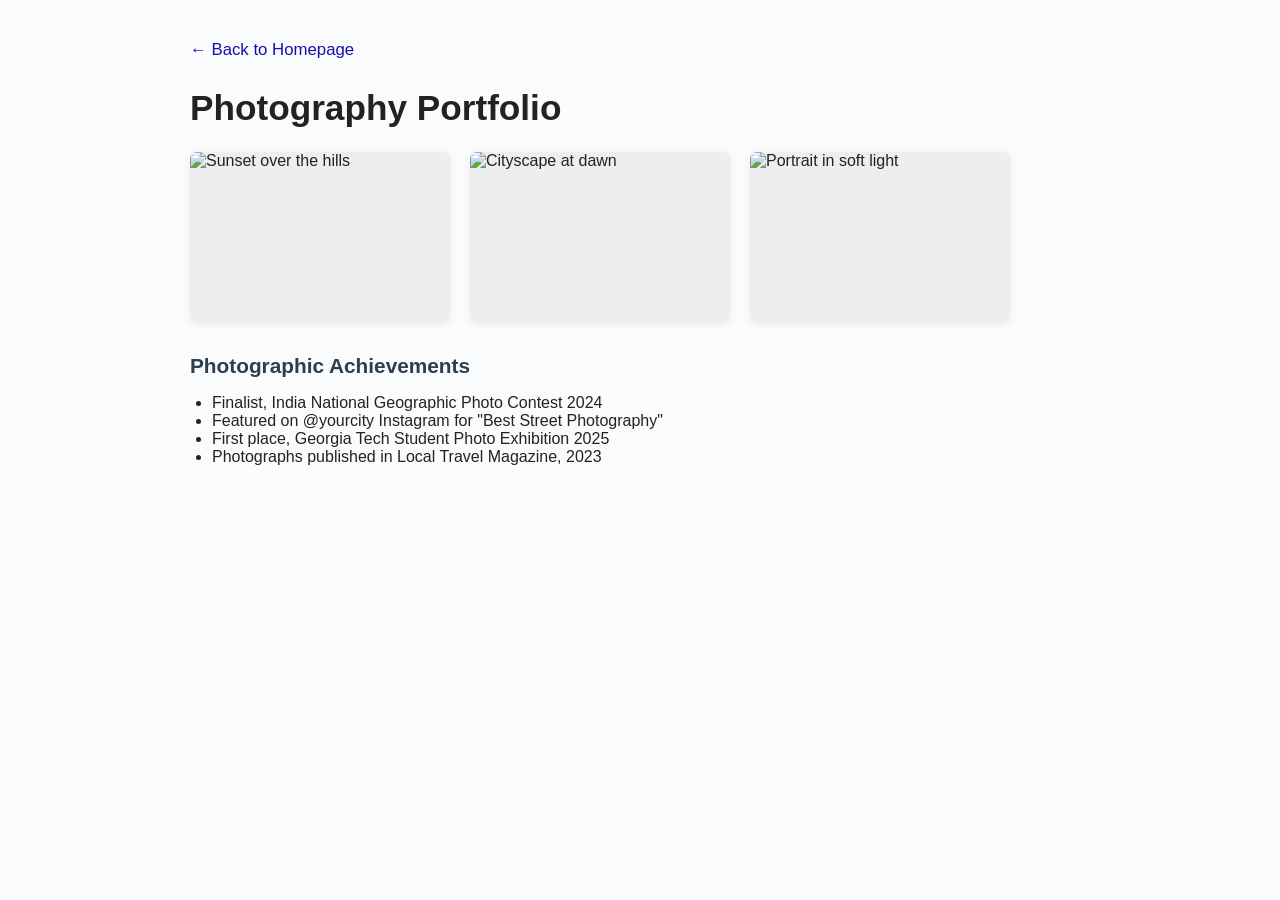
==== photography.html @ 666bed15 "photo" ====
<!DOCTYPE html>
<html lang="en">
<head>
  <meta charset="UTF-8" />
  <meta name="viewport" content="width=device-width, initial-scale=1" />
  <title>Tushar Tyagi Photography</title>
  <style>
    body {
      font-family: 'Segoe UI', Arial, sans-serif;
      background: #fafbfc;
      max-width: 900px;
      margin: 40px auto;
      color: #222;
    }
    h1 {
      font-size: 2.2em;
      margin-top: 0;
    }
    .gallery {
      display: flex;
      flex-wrap: wrap;
      gap: 20px;
      margin-top: 20px;
      margin-bottom: 32px;
    }
    .gallery img {
      width: 260px;
      height: 170px;
      object-fit: cover;
      border-radius: 7px;
      box-shadow: 0 2px 8px rgba(0,0,0,0.07);
      background: #eee;
      transition: transform 0.2s;
    }
    .gallery img:hover {
      transform: scale(1.04);
    }
    .achievements {
      margin-top: 32px;
    }
    .achievements h2 {
      font-size: 1.3em;
      margin-bottom: 7px;
      color: #2c3e50;
    }
    .achievements ul {
      padding-left: 22px;
    }
    a.back-link {
      display: inline-block;
      margin-bottom: 28px;
      color: #1a0dab;
      text-decoration: none;
      font-size: 1.05em;
    }
    a.back-link:hover {
      text-decoration: underline;
    }
    @media (max-width:700px) {
      .gallery {
        flex-direction: column;
        align-items: center;
      }
      .gallery img {
        width: 90vw;
        height: 38vw;
        max-width: 340px;
      }
    }
  </style>
</head>
<body>
  <a href="index.html" class="back-link">&larr; Back to Homepage</a>
  <h1>Photography Portfolio</h1>

  <div class="gallery">
    <img src="photo1.jpg" alt="Sunset over the hills">
    <img src="photo2.jpg" alt="Cityscape at dawn">
    <img src="photo3.jpg" alt="Portrait in soft light">
    <!-- Add more photos as desired -->
  </div>

  <div class="achievements">
    <h2>Photographic Achievements</h2>
    <ul>
      <li>Finalist, India National Geographic Photo Contest 2024</li>
      <li>Featured on @yourcity Instagram for "Best Street Photography"</li>
      <li>First place, Georgia Tech Student Photo Exhibition 2025</li>
      <li>Photographs published in Local Travel Magazine, 2023</li>
      <!-- Add your real achievements here -->
    </ul>
  </div>
</body>
</html>
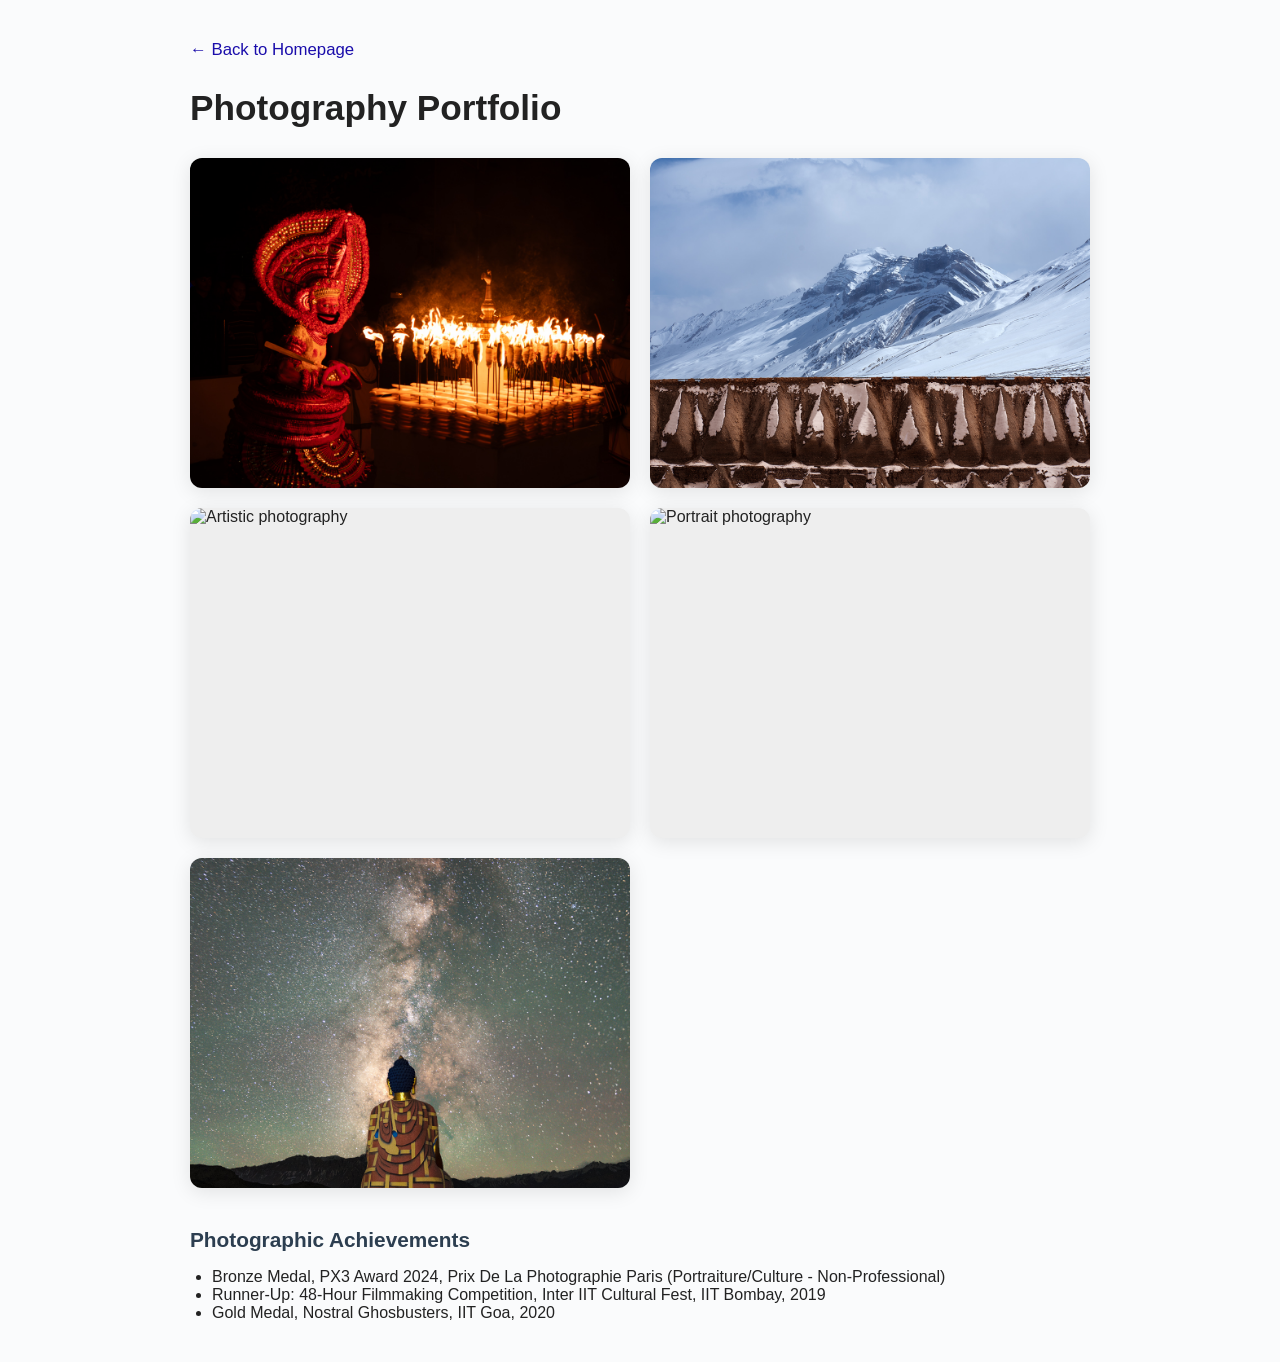
==== commit 24f0d8a1: "Add images and make homepage responsive" ====
--- a/photography.html
+++ b/photography.html
@@ -17,23 +17,95 @@
       margin-top: 0;
     }
     .gallery {
+      display: grid;
+      grid-template-columns: repeat(auto-fit, minmax(300px, 1fr));
+      gap: 20px;
+      margin-top: 30px;
+      margin-bottom: 40px;
+    }
+    .gallery img {
+      width: 100%;
+      height: auto;
+      object-fit: cover;
+      border-radius: 12px;
+      box-shadow: 0 4px 20px rgba(0,0,0,0.1);
+      background: #eee;
+      transition: all 0.3s ease;
+      cursor: pointer;
+      aspect-ratio: 4/3;
+    }
+    .gallery img:hover {
+      transform: translateY(-8px);
+      box-shadow: 0 8px 30px rgba(0,0,0,0.15);
+    }
+    
+    /* Modal/Lightbox styles */
+    .modal {
+      display: none;
+      position: fixed;
+      z-index: 1000;
+      left: 0;
+      top: 0;
+      width: 100%;
+      height: 100%;
+      background-color: rgba(0, 0, 0, 0.8);
+      backdrop-filter: blur(8px);
+      -webkit-backdrop-filter: blur(8px);
+    }
+    
+    .modal-content {
+      position: absolute;
+      top: 50%;
+      left: 50%;
+      transform: translate(-50%, -50%);
+      width: 90vw;
+      height: 90vh;
+      max-width: 1200px;
+      max-height: 800px;
+      border-radius: 8px;
+      box-shadow: 0 10px 40px rgba(0,0,0,0.3);
       display: flex;
-      flex-wrap: wrap;
-      gap: 20px;
-      margin-top: 20px;
-      margin-bottom: 32px;
-    }
-    .gallery img {
-      width: 260px;
-      height: 170px;
-      object-fit: cover;
-      border-radius: 7px;
-      box-shadow: 0 2px 8px rgba(0,0,0,0.07);
-      background: #eee;
-      transition: transform 0.2s;
-    }
-    .gallery img:hover {
-      transform: scale(1.04);
+      align-items: center;
+      justify-content: center;
+    }
+    
+    .modal-content img {
+      max-width: 100%;
+      max-height: 100%;
+      width: auto;
+      height: auto;
+      object-fit: contain;
+      border-radius: 8px;
+      display: block;
+    }
+    
+    .close {
+      position: absolute;
+      top: 15px;
+      right: 35px;
+      color: #f1f1f1;
+      font-size: 40px;
+      font-weight: bold;
+      cursor: pointer;
+      z-index: 1001;
+      transition: color 0.3s ease;
+    }
+    
+    .close:hover,
+    .close:focus {
+      color: #bbb;
+      text-decoration: none;
+    }
+    
+    /* Animation for modal */
+    .modal.show {
+      display: block;
+      animation: fadeIn 0.3s ease;
+    }
+    
+    @keyframes fadeIn {
+      from { opacity: 0; }
+      to { opacity: 1; }
     }
     .achievements {
       margin-top: 32px;
@@ -58,13 +130,14 @@
     }
     @media (max-width:700px) {
       .gallery {
-        flex-direction: column;
-        align-items: center;
+        grid-template-columns: 1fr;
+        gap: 16px;
+        padding: 0 16px;
       }
       .gallery img {
-        width: 90vw;
-        height: 38vw;
-        max-width: 340px;
+        height: auto;
+        border-radius: 8px;
+        aspect-ratio: 4/3;
       }
     }
   </style>
@@ -74,21 +147,67 @@
   <h1>Photography Portfolio</h1>
 
   <div class="gallery">
-    <img src="photo1.jpg" alt="Sunset over the hills">
-    <img src="photo2.jpg" alt="Cityscape at dawn">
-    <img src="photo3.jpg" alt="Portrait in soft light">
-    <!-- Add more photos as desired -->
+    <img src="_DSC9175-Enhanced-NR.jpg" alt="Enhanced landscape photography" onclick="openModal(this)">
+    <img src="12.jpg" alt="Photography composition" onclick="openModal(this)">
+    <img src="19.jpg" alt="Artistic photography" onclick="openModal(this)">
+    <img src="IMG_3142 copy.jpg" alt="Portrait photography" onclick="openModal(this)">
+    <img src="langza2_2 copy (1).jpg" alt="Creative photography" onclick="openModal(this)">
+  </div>
+
+  <!-- Modal/Lightbox -->
+  <div id="imageModal" class="modal">
+    <span class="close" onclick="closeModal()">&times;</span>
+    <div class="modal-content">
+      <img id="modalImage" src="" alt="">
+    </div>
   </div>
 
   <div class="achievements">
     <h2>Photographic Achievements</h2>
     <ul>
-      <li>Finalist, India National Geographic Photo Contest 2024</li>
-      <li>Featured on @yourcity Instagram for "Best Street Photography"</li>
-      <li>First place, Georgia Tech Student Photo Exhibition 2025</li>
-      <li>Photographs published in Local Travel Magazine, 2023</li>
+      <li>Bronze Medal, PX3 Award 2024, Prix De La Photographie Paris (Portraiture/Culture - Non-Professional)</li>
+      <li>Runner-Up: 48-Hour Filmmaking Competition, Inter IIT Cultural Fest, IIT Bombay, 2019</li>
+      <li>Gold Medal, Nostral Ghosbusters, IIT Goa, 2020</li>
       <!-- Add your real achievements here -->
     </ul>
   </div>
+
+  <script>
+    // Get the modal
+    const modal = document.getElementById("imageModal");
+    const modalImg = document.getElementById("modalImage");
+    const closeBtn = document.getElementsByClassName("close")[0];
+
+    // Function to open modal
+    function openModal(img) {
+      modal.classList.add("show");
+      modalImg.src = img.src;
+      modalImg.alt = img.alt;
+      document.body.style.overflow = 'hidden'; // Prevent background scrolling
+    }
+
+    // Function to close modal
+    function closeModal() {
+      modal.classList.remove("show");
+      document.body.style.overflow = 'auto'; // Restore scrolling
+    }
+
+    // Close modal when clicking the close button
+    closeBtn.onclick = closeModal;
+
+    // Close modal when clicking outside the image
+    modal.onclick = function(event) {
+      if (event.target === modal) {
+        closeModal();
+      }
+    }
+
+    // Close modal with Escape key
+    document.addEventListener('keydown', function(event) {
+      if (event.key === 'Escape' && modal.classList.contains('show')) {
+        closeModal();
+      }
+    });
+  </script>
 </body>
 </html>
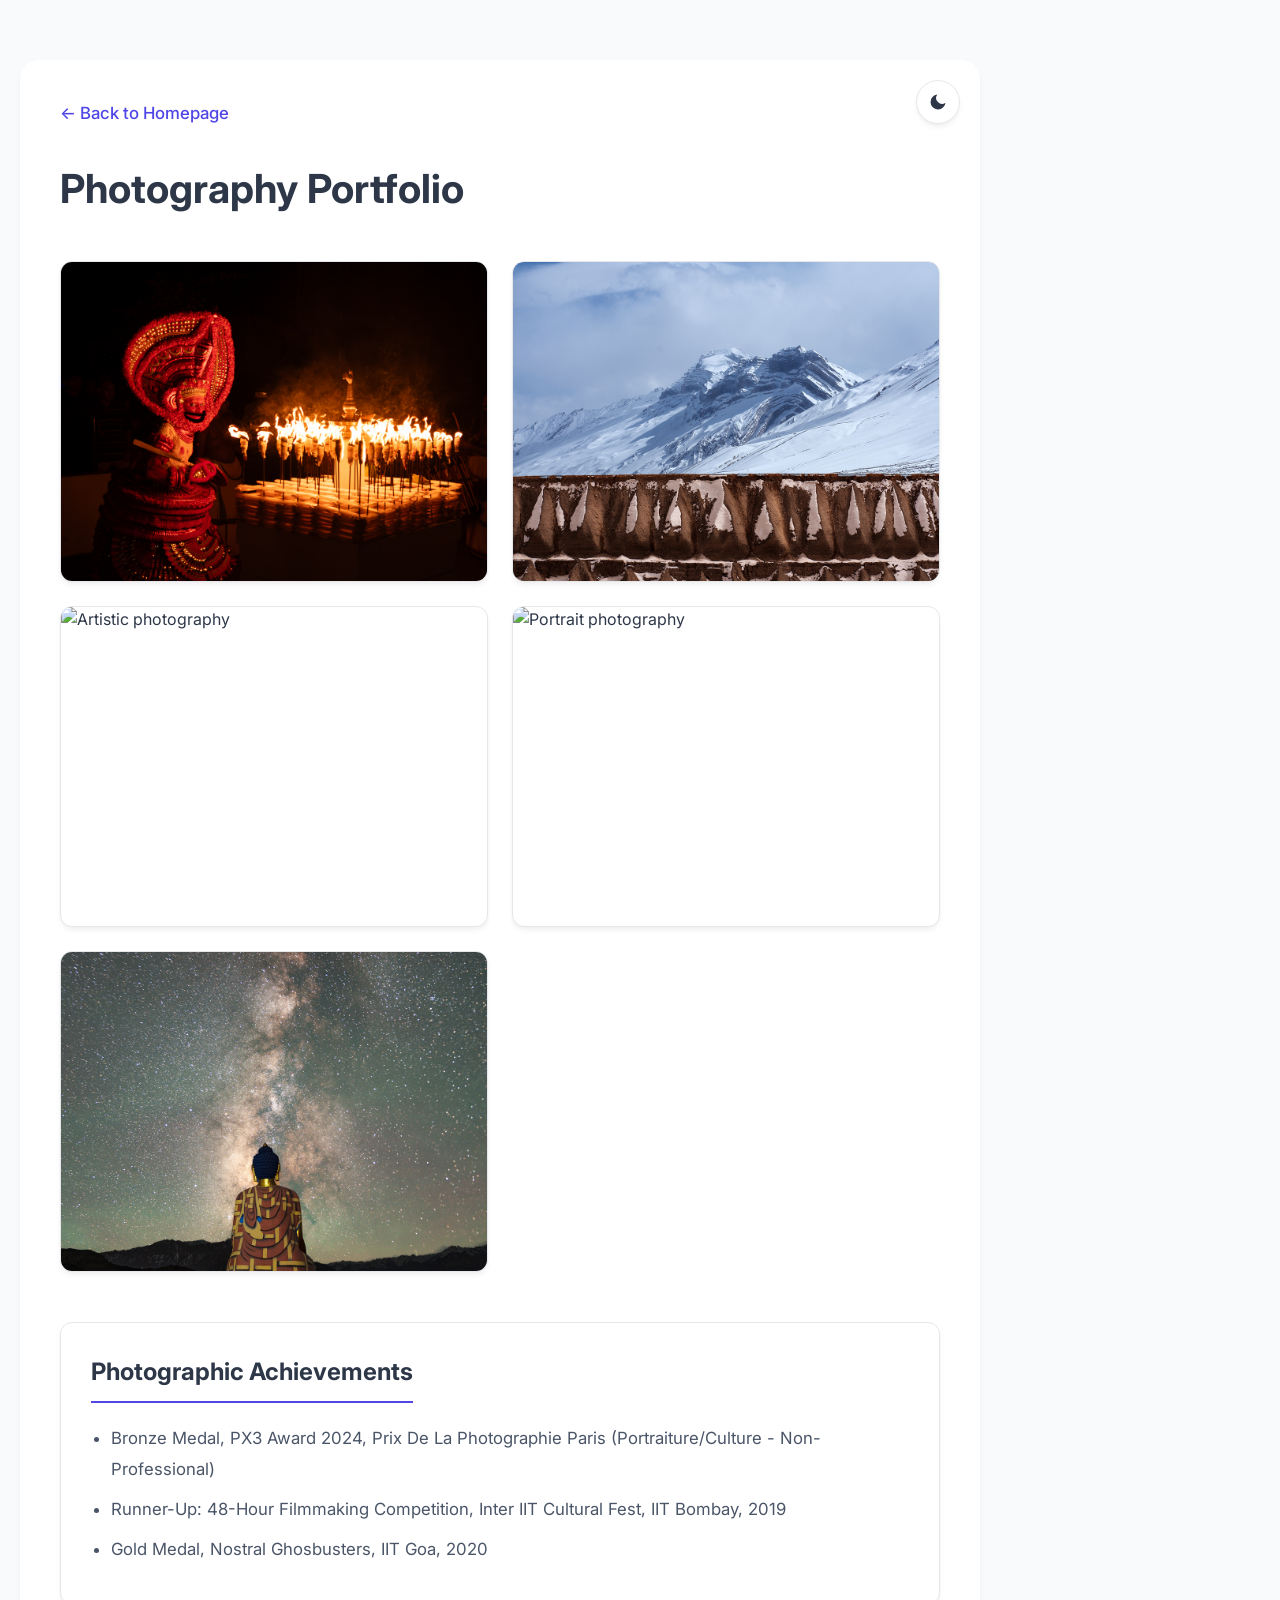
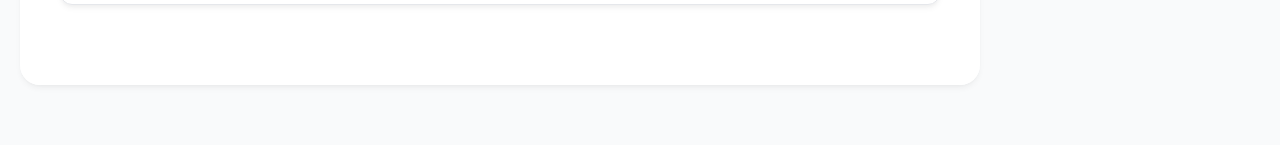
==== commit d896d539: "minimal" ====
--- a/photography.html
+++ b/photography.html
@@ -4,41 +4,54 @@
   <meta charset="UTF-8" />
   <meta name="viewport" content="width=device-width, initial-scale=1" />
   <title>Tushar Tyagi Photography</title>
+  <link rel="stylesheet" href="style.css">
   <style>
+    /* Photography Specific Styles */
     body {
-      font-family: 'Segoe UI', Arial, sans-serif;
-      background: #fafbfc;
-      max-width: 900px;
-      margin: 40px auto;
-      color: #222;
-    }
+      background: var(--bg-body);
+      max-width: 1000px;
+      padding: 0 20px;
+    }
+
+    .container {
+      margin-top: 60px;
+      margin-bottom: 60px;
+    }
+
     h1 {
-      font-size: 2.2em;
-      margin-top: 0;
-    }
+      font-size: clamp(2rem, 4vw, 2.5rem);
+      margin-top: 20px;
+      margin-bottom: 10px;
+      color: var(--text-main);
+      font-weight: 700;
+    }
+
     .gallery {
       display: grid;
       grid-template-columns: repeat(auto-fit, minmax(300px, 1fr));
-      gap: 20px;
-      margin-top: 30px;
-      margin-bottom: 40px;
-    }
+      gap: 24px;
+      margin-top: 40px;
+      margin-bottom: 50px;
+    }
+
     .gallery img {
       width: 100%;
-      height: auto;
+      height: 100%;
       object-fit: cover;
       border-radius: 12px;
-      box-shadow: 0 4px 20px rgba(0,0,0,0.1);
-      background: #eee;
-      transition: all 0.3s ease;
+      box-shadow: var(--shadow-soft);
+      background: var(--bg-card);
+      transition: transform 0.3s ease, box-shadow 0.3s ease;
       cursor: pointer;
       aspect-ratio: 4/3;
-    }
+      border: 1px solid var(--border-color);
+    }
+
     .gallery img:hover {
-      transform: translateY(-8px);
-      box-shadow: 0 8px 30px rgba(0,0,0,0.15);
-    }
-    
+      transform: translateY(-5px);
+      box-shadow: var(--shadow-hover);
+    }
+
     /* Modal/Lightbox styles */
     .modal {
       display: none;
@@ -48,11 +61,11 @@
       top: 0;
       width: 100%;
       height: 100%;
-      background-color: rgba(0, 0, 0, 0.8);
+      background-color: rgba(0, 0, 0, 0.9);
       backdrop-filter: blur(8px);
       -webkit-backdrop-filter: blur(8px);
     }
-    
+
     .modal-content {
       position: absolute;
       top: 50%;
@@ -63,12 +76,11 @@
       max-width: 1200px;
       max-height: 800px;
       border-radius: 8px;
-      box-shadow: 0 10px 40px rgba(0,0,0,0.3);
       display: flex;
       align-items: center;
       justify-content: center;
     }
-    
+
     .modal-content img {
       max-width: 100%;
       max-height: 100%;
@@ -77,74 +89,120 @@
       object-fit: contain;
       border-radius: 8px;
       display: block;
-    }
-    
+      box-shadow: 0 10px 40px rgba(0,0,0,0.5);
+    }
+
     .close {
       position: absolute;
-      top: 15px;
-      right: 35px;
+      top: 20px;
+      right: 40px;
       color: #f1f1f1;
       font-size: 40px;
-      font-weight: bold;
+      font-weight: 300;
       cursor: pointer;
       z-index: 1001;
       transition: color 0.3s ease;
     }
-    
+
     .close:hover,
     .close:focus {
-      color: #bbb;
+      color: #fff;
       text-decoration: none;
     }
-    
+
     /* Animation for modal */
     .modal.show {
       display: block;
       animation: fadeIn 0.3s ease;
     }
-    
+
     @keyframes fadeIn {
       from { opacity: 0; }
       to { opacity: 1; }
     }
+
     .achievements {
-      margin-top: 32px;
-    }
+      background: var(--bg-card);
+      padding: 30px;
+      border-radius: 12px;
+      box-shadow: var(--shadow-soft);
+      border: 1px solid var(--border-color);
+      margin-bottom: 40px;
+    }
+
     .achievements h2 {
-      font-size: 1.3em;
-      margin-bottom: 7px;
-      color: #2c3e50;
-    }
+      font-size: 1.5em;
+      margin-bottom: 20px;
+      color: var(--text-main);
+      padding-bottom: 10px;
+      border-bottom: 2px solid var(--accent-color);
+      display: inline-block;
+    }
+
     .achievements ul {
-      padding-left: 22px;
-    }
+      padding-left: 20px;
+      color: var(--text-muted);
+      line-height: 1.8;
+      font-size: 1.05rem;
+    }
+
+    .achievements li {
+      margin-bottom: 10px;
+    }
+
     a.back-link {
-      display: inline-block;
-      margin-bottom: 28px;
-      color: #1a0dab;
+      display: inline-flex;
+      align-items: center;
+      gap: 8px;
+      margin-bottom: 10px;
+      color: var(--accent-color);
       text-decoration: none;
       font-size: 1.05em;
-    }
+      font-weight: 500;
+      transition: color 0.3s ease, transform 0.3s ease;
+    }
+
     a.back-link:hover {
       text-decoration: underline;
-    }
+      transform: translateX(-4px);
+    }
+
     @media (max-width:700px) {
       .gallery {
         grid-template-columns: 1fr;
-        gap: 16px;
-        padding: 0 16px;
+        gap: 20px;
       }
       .gallery img {
         height: auto;
-        border-radius: 8px;
-        aspect-ratio: 4/3;
+        border-radius: 10px;
+      }
+      .achievements {
+        padding: 20px;
       }
     }
   </style>
 </head>
 <body>
-  <a href="index.html" class="back-link">&larr; Back to Homepage</a>
-  <h1>Photography Portfolio</h1>
+  <div class="container">
+    <button class="theme-toggle" id="themeToggle" aria-label="Toggle Dark Mode">
+      <svg id="moon-icon" viewBox="0 0 24 24" xmlns="http://www.w3.org/2000/svg">
+        <path d="M21 12.79A9 9 0 1 1 11.21 3 7 7 0 0 0 21 12.79z"></path>
+      </svg>
+      <svg id="sun-icon" viewBox="0 0 24 24" xmlns="http://www.w3.org/2000/svg" style="display: none;">
+        <circle cx="12" cy="12" r="5"></circle>
+        <line x1="12" y1="1" x2="12" y2="3"></line>
+        <line x1="12" y1="21" x2="12" y2="23"></line>
+        <line x1="4.22" y1="4.22" x2="5.64" y2="5.64"></line>
+        <line x1="18.36" y1="18.36" x2="19.78" y2="19.78"></line>
+        <line x1="1" y1="12" x2="3" y2="12"></line>
+        <line x1="21" y1="12" x2="23" y2="12"></line>
+        <line x1="4.22" y1="19.78" x2="5.64" y2="18.36"></line>
+        <line x1="18.36" y1="5.64" x2="19.78" y2="4.22"></line>
+      </svg>
+    </button>
+
+    <a href="index.html" class="back-link">&larr; Back to Homepage</a>
+    <h1>Photography Portfolio</h1>
 
   <div class="gallery">
     <img src="_DSC9175-Enhanced-NR.jpg" alt="Enhanced landscape photography" onclick="openModal(this)">
@@ -173,6 +231,43 @@
   </div>
 
   <script>
+    const themeToggle = document.getElementById('themeToggle');
+    const moonIcon = document.getElementById('moon-icon');
+    const sunIcon = document.getElementById('sun-icon');
+
+    // Check for saved theme preference or use system preference
+    const getPreferredTheme = () => {
+      const savedTheme = localStorage.getItem('theme');
+      if (savedTheme) {
+        return savedTheme;
+      }
+      return window.matchMedia('(prefers-color-scheme: dark)').matches ? 'dark' : 'light';
+    };
+
+    // Apply the theme
+    const applyTheme = (theme) => {
+      if (theme === 'dark') {
+        document.body.setAttribute('data-theme', 'dark');
+        moonIcon.style.display = 'none';
+        sunIcon.style.display = 'block';
+      } else {
+        document.body.removeAttribute('data-theme');
+        moonIcon.style.display = 'block';
+        sunIcon.style.display = 'none';
+      }
+    };
+
+    // Initialize theme
+    let currentTheme = getPreferredTheme();
+    applyTheme(currentTheme);
+
+    // Toggle theme on button click
+    themeToggle.addEventListener('click', () => {
+      currentTheme = currentTheme === 'light' ? 'dark' : 'light';
+      localStorage.setItem('theme', currentTheme);
+      applyTheme(currentTheme);
+    });
+
     // Get the modal
     const modal = document.getElementById("imageModal");
     const modalImg = document.getElementById("modalImage");
@@ -209,5 +304,6 @@
       }
     });
   </script>
+  </div>
 </body>
 </html>
--- a/style.css
+++ b/style.css
@@ -0,0 +1,592 @@
+/* Typography */
+@import url('https://fonts.googleapis.com/css2?family=Inter:wght@300;400;500;600;700&display=swap');
+
+/* CSS Variables for Light / Dark Mode */
+:root {
+  /* Light Theme */
+  --bg-body: #f9fafb;
+  --bg-container: rgba(255, 255, 255, 0.95);
+  --bg-card: #ffffff;
+  --bg-card-hover: #f3f4f6;
+  --text-main: #2d3748;
+  --text-muted: #4a5568;
+  --text-light: #718096;
+  --accent-color: #4f46e5;
+  --accent-hover: #4338ca;
+  --border-color: #e5e7eb;
+  --shadow-soft: 0 4px 6px -1px rgba(0, 0, 0, 0.05), 0 2px 4px -1px rgba(0, 0, 0, 0.03);
+  --shadow-hover: 0 10px 15px -3px rgba(0, 0, 0, 0.08), 0 4px 6px -2px rgba(0, 0, 0, 0.04);
+}
+
+[data-theme="dark"] {
+  /* Dark Theme */
+  --bg-body: #111827;
+  --bg-container: rgba(31, 41, 55, 0.95);
+  --bg-card: #1f2937;
+  --bg-card-hover: #374151;
+  --text-main: #f9fafb;
+  --text-muted: #d1d5db;
+  --text-light: #9ca3af;
+  --accent-color: #818cf8;
+  --accent-hover: #a5b4fc;
+  --border-color: #374151;
+  --shadow-soft: 0 4px 6px -1px rgba(0, 0, 0, 0.3), 0 2px 4px -1px rgba(0, 0, 0, 0.2);
+  --shadow-hover: 0 10px 15px -3px rgba(0, 0, 0, 0.4), 0 4px 6px -2px rgba(0, 0, 0, 0.2);
+}
+
+* {
+  margin: 0;
+  padding: 0;
+  box-sizing: border-box;
+}
+
+body {
+  font-family: 'Inter', -apple-system, BlinkMacSystemFont, 'Segoe UI', Roboto, Oxygen, Ubuntu, Cantarell, sans-serif;
+  color: var(--text-main);
+  background: var(--bg-body);
+  min-height: 100vh;
+  line-height: 1.6;
+  transition: background-color 0.3s ease, color 0.3s ease;
+}
+
+.container {
+  max-width: 1200px;
+  margin: 40px auto;
+  padding: 40px;
+  background: var(--bg-container);
+  backdrop-filter: blur(10px);
+  border-radius: 20px;
+  box-shadow: var(--shadow-soft);
+  transition: background-color 0.3s ease, box-shadow 0.3s ease;
+}
+
+/* Header */
+.header {
+  text-align: center;
+  padding: 20px 0 40px 0;
+  border-bottom: 1px solid var(--border-color);
+  margin-bottom: 40px;
+  position: relative;
+}
+
+.header h1 {
+  font-size: clamp(2.5rem, 5vw, 3.5rem);
+  font-weight: 700;
+  color: var(--text-main);
+  margin-bottom: 15px;
+  letter-spacing: -0.02em;
+}
+
+/* Navigation */
+.nav {
+  display: flex;
+  justify-content: center;
+  flex-wrap: wrap;
+  gap: 20px;
+  margin-top: 20px;
+}
+
+.nav a {
+  text-decoration: none;
+  color: var(--text-muted);
+  font-weight: 500;
+  padding: 8px 0;
+  position: relative;
+  transition: color 0.3s ease;
+}
+
+.nav a::after {
+  content: '';
+  position: absolute;
+  width: 0;
+  height: 2px;
+  bottom: 0;
+  left: 0;
+  background-color: var(--accent-color);
+  transition: width 0.3s ease;
+}
+
+.nav a:hover {
+  color: var(--accent-color);
+}
+
+.nav a:hover::after {
+  width: 100%;
+}
+
+/* Main Layout */
+.main-content {
+  display: grid;
+  grid-template-columns: 1fr 2.5fr;
+  gap: 60px;
+  align-items: start;
+}
+
+/* Left Panel (Profile) */
+.left-panel {
+  display: flex;
+  flex-direction: column;
+  align-items: center;
+  text-align: center;
+  position: sticky;
+  top: 20px;
+}
+
+.profile-pic {
+  width: 260px;
+  height: 260px;
+  object-fit: cover;
+  border-radius: 50%;
+  margin-bottom: 25px;
+  box-shadow: var(--shadow-soft);
+  transition: transform 0.3s ease;
+  border: 4px solid var(--bg-card);
+}
+
+.profile-pic:hover {
+  transform: scale(1.03);
+}
+
+.profile-info {
+  background: var(--bg-card);
+  padding: 25px;
+  border-radius: 12px;
+  box-shadow: var(--shadow-soft);
+  margin-bottom: 20px;
+  width: 100%;
+  border: 1px solid var(--border-color);
+  transition: background-color 0.3s ease, border-color 0.3s ease;
+}
+
+.profile-info div {
+  margin-bottom: 15px;
+  font-size: 1.05rem;
+  color: var(--text-muted);
+}
+
+.profile-info div:last-child {
+  margin-bottom: 0;
+}
+
+.contact-email {
+  color: var(--accent-color);
+  text-decoration: none;
+  font-weight: 500;
+  word-break: break-all;
+}
+
+.contact-email:hover {
+  text-decoration: underline;
+}
+
+.social-links {
+  display: flex;
+  justify-content: center;
+  gap: 15px;
+  margin-top: 15px;
+}
+
+.social-links a {
+  display: flex;
+  align-items: center;
+  justify-content: center;
+  width: 45px;
+  height: 45px;
+  background: var(--bg-card);
+  border-radius: 50%;
+  box-shadow: var(--shadow-soft);
+  transition: all 0.3s ease;
+  text-decoration: none;
+  border: 1px solid var(--border-color);
+}
+
+.social-links a:hover {
+  transform: translateY(-3px);
+  box-shadow: var(--shadow-hover);
+  border-color: var(--accent-color);
+}
+
+/* Adjust social icons for dark mode if needed using CSS filters */
+[data-theme="dark"] .social-links img {
+  filter: grayscale(1) invert(1) brightness(2);
+}
+
+.social-links img {
+  width: 20px;
+  height: 20px;
+  opacity: 0.8;
+  transition: opacity 0.3s ease;
+}
+
+.social-links a:hover img {
+  opacity: 1;
+}
+
+/* Right Panel (Content) */
+.right-panel {
+  padding-left: 10px;
+}
+
+.info-block {
+  background: var(--bg-card);
+  padding: 35px;
+  border-radius: 12px;
+  box-shadow: var(--shadow-soft);
+  margin-bottom: 30px;
+  border: 1px solid var(--border-color);
+  transition: transform 0.3s ease, box-shadow 0.3s ease, background-color 0.3s ease, border-color 0.3s ease;
+}
+
+.info-block:hover {
+  transform: translateY(-2px);
+  box-shadow: var(--shadow-hover);
+}
+
+.info-block h2 {
+  color: var(--text-main);
+  font-size: 1.5rem;
+  font-weight: 600;
+  margin-bottom: 25px;
+  padding-bottom: 10px;
+  position: relative;
+}
+
+.info-block h2::after {
+  content: '';
+  position: absolute;
+  bottom: 0;
+  left: 0;
+  width: 40px;
+  height: 3px;
+  background-color: var(--accent-color);
+  border-radius: 2px;
+}
+
+.info-block p {
+  font-size: 1.05rem;
+  line-height: 1.8;
+  color: var(--text-muted);
+}
+
+/* Lists Reset */
+.news-list,
+.achievements-list,
+.publications-list,
+.education-list,
+.experience-list {
+  list-style: none;
+  padding: 0;
+}
+
+.news-list li,
+.achievements-list li,
+.publications-list li,
+.education-list li,
+.experience-list li {
+  padding: 15px 0;
+  border-bottom: 1px solid var(--border-color);
+  font-size: 1.05rem;
+  line-height: 1.6;
+  color: var(--text-muted);
+  position: relative;
+  transition: border-color 0.3s ease;
+}
+
+.publications-list b, .education-list b, .experience-list b {
+  color: var(--text-main);
+}
+
+.news-list li:last-child,
+.achievements-list li:last-child,
+.publications-list li:last-child,
+.education-list li:last-child,
+.experience-list li:last-child {
+  border-bottom: none;
+  padding-bottom: 0;
+}
+
+/* Links */
+a.patent-link,
+.news-list a {
+  color: var(--accent-color);
+  text-decoration: none;
+  font-weight: 500;
+  transition: color 0.3s ease;
+}
+
+a.patent-link:hover,
+.news-list a:hover {
+  color: var(--accent-hover);
+  text-decoration: underline;
+}
+
+/* Projects Styles */
+.projects-list {
+  list-style: none;
+  padding: 0;
+}
+
+.projects-list li {
+  padding: 25px 0;
+  border-bottom: 1px solid var(--border-color);
+}
+
+.projects-list li:last-child {
+  border-bottom: none;
+  padding-bottom: 0;
+}
+
+.project-header {
+  display: flex;
+  align-items: flex-start;
+  gap: 30px;
+}
+
+.project-content {
+  flex: 1;
+}
+
+.project-title {
+  font-weight: 600;
+  font-size: 1.25rem;
+  color: var(--text-main);
+  margin-bottom: 6px;
+  line-height: 1.3;
+}
+
+.project-course {
+  color: var(--accent-color);
+  font-size: 0.95rem;
+  font-weight: 500;
+  margin-bottom: 8px;
+}
+
+.project-date {
+  color: var(--text-light);
+  font-size: 0.9rem;
+  margin-bottom: 12px;
+}
+
+.project-description {
+  font-size: 1.05rem;
+  line-height: 1.7;
+  color: var(--text-muted);
+}
+
+.project-image {
+  flex-shrink: 0;
+  width: 240px;
+  height: auto;
+  border-radius: 8px;
+  box-shadow: var(--shadow-soft);
+  transition: transform 0.3s ease, box-shadow 0.3s ease;
+  object-fit: cover;
+  border: 1px solid var(--border-color);
+}
+
+.project-image:hover {
+  transform: translateY(-4px);
+  box-shadow: var(--shadow-hover);
+}
+
+/* Dark Mode Toggle Button */
+.theme-toggle {
+  position: absolute;
+  top: 20px;
+  right: 20px;
+  background: var(--bg-card);
+  border: 1px solid var(--border-color);
+  color: var(--text-main);
+  cursor: pointer;
+  padding: 10px;
+  border-radius: 50%;
+  width: 44px;
+  height: 44px;
+  display: flex;
+  align-items: center;
+  justify-content: center;
+  box-shadow: var(--shadow-soft);
+  transition: all 0.3s ease;
+}
+
+.theme-toggle:hover {
+  transform: translateY(-2px);
+  box-shadow: var(--shadow-hover);
+}
+
+.theme-toggle svg {
+  width: 20px;
+  height: 20px;
+  fill: currentColor;
+}
+
+/* Visitor Map Styles */
+.visitor-map {
+  background: var(--bg-card);
+  padding: 25px;
+  border-radius: 12px;
+  box-shadow: var(--shadow-soft);
+  margin-top: 30px;
+  text-align: center;
+  border: 1px solid var(--border-color);
+  animation: fadeInUp 0.6s ease-out;
+}
+
+.visitor-map h2 {
+  color: var(--text-main);
+  font-size: 1.25rem;
+  font-weight: 600;
+  margin-bottom: 15px;
+}
+
+.map-container {
+  display: flex;
+  justify-content: center;
+  align-items: center;
+  margin-top: 15px;
+}
+
+/* Footer */
+.footer {
+  text-align: center;
+  padding: 30px;
+  margin-top: 40px;
+  color: var(--text-light);
+  border-top: 1px solid var(--border-color);
+}
+
+.footer a {
+  color: var(--accent-color);
+  text-decoration: none;
+  font-weight: 500;
+  transition: color 0.3s ease;
+}
+
+.footer a:hover {
+  color: var(--accent-hover);
+  text-decoration: underline;
+}
+
+/* Animations */
+@keyframes fadeInUp {
+  from { opacity: 0; transform: translateY(20px); }
+  to { opacity: 1; transform: translateY(0); }
+}
+
+.info-block { animation: fadeInUp 0.5s ease-out forwards; }
+.info-block:nth-child(1) { animation-delay: 0.1s; }
+.info-block:nth-child(2) { animation-delay: 0.2s; }
+.info-block:nth-child(3) { animation-delay: 0.3s; }
+.info-block:nth-child(4) { animation-delay: 0.4s; }
+.info-block:nth-child(5) { animation-delay: 0.5s; }
+
+/* Mobile Responsiveness */
+@media (max-width: 900px) {
+  .main-content {
+    grid-template-columns: 1fr;
+    gap: 40px;
+  }
+
+  .left-panel {
+    position: static;
+    order: 1;
+    flex-direction: row;
+    flex-wrap: wrap;
+    justify-content: center;
+    gap: 20px;
+  }
+
+  .profile-pic {
+    width: 180px;
+    height: 180px;
+    margin-bottom: 0;
+  }
+
+  .profile-info {
+    width: auto;
+    flex: 1;
+    min-width: 250px;
+    text-align: left;
+  }
+
+  .social-links {
+    width: 100%;
+    justify-content: center;
+    margin-top: 0;
+  }
+
+  .right-panel {
+    padding-left: 0;
+    order: 2;
+  }
+
+  .theme-toggle {
+    top: -10px;
+    right: 0px;
+  }
+}
+
+@media (max-width: 768px) {
+  .container {
+    margin: 20px auto;
+    padding: 25px;
+  }
+
+  .header h1 {
+    font-size: 2.5rem;
+  }
+
+  .nav {
+    gap: 15px;
+  }
+
+  .project-header {
+    flex-direction: column;
+    gap: 20px;
+  }
+
+  .project-image {
+    width: 100%;
+    max-width: 100%;
+  }
+
+  .info-block {
+    padding: 25px;
+  }
+}
+
+@media (max-width: 480px) {
+  .container {
+    margin: 10px;
+    padding: 20px;
+    border-radius: 16px;
+  }
+
+  .header h1 {
+    font-size: 2rem;
+  }
+
+  .left-panel {
+    flex-direction: column;
+  }
+
+  .profile-pic {
+    width: 200px;
+    height: 200px;
+  }
+
+  .profile-info {
+    text-align: center;
+  }
+
+  .nav {
+    flex-direction: column;
+    align-items: center;
+    gap: 10px;
+  }
+
+  .theme-toggle {
+    top: 5px;
+    right: 5px;
+  }
+}
